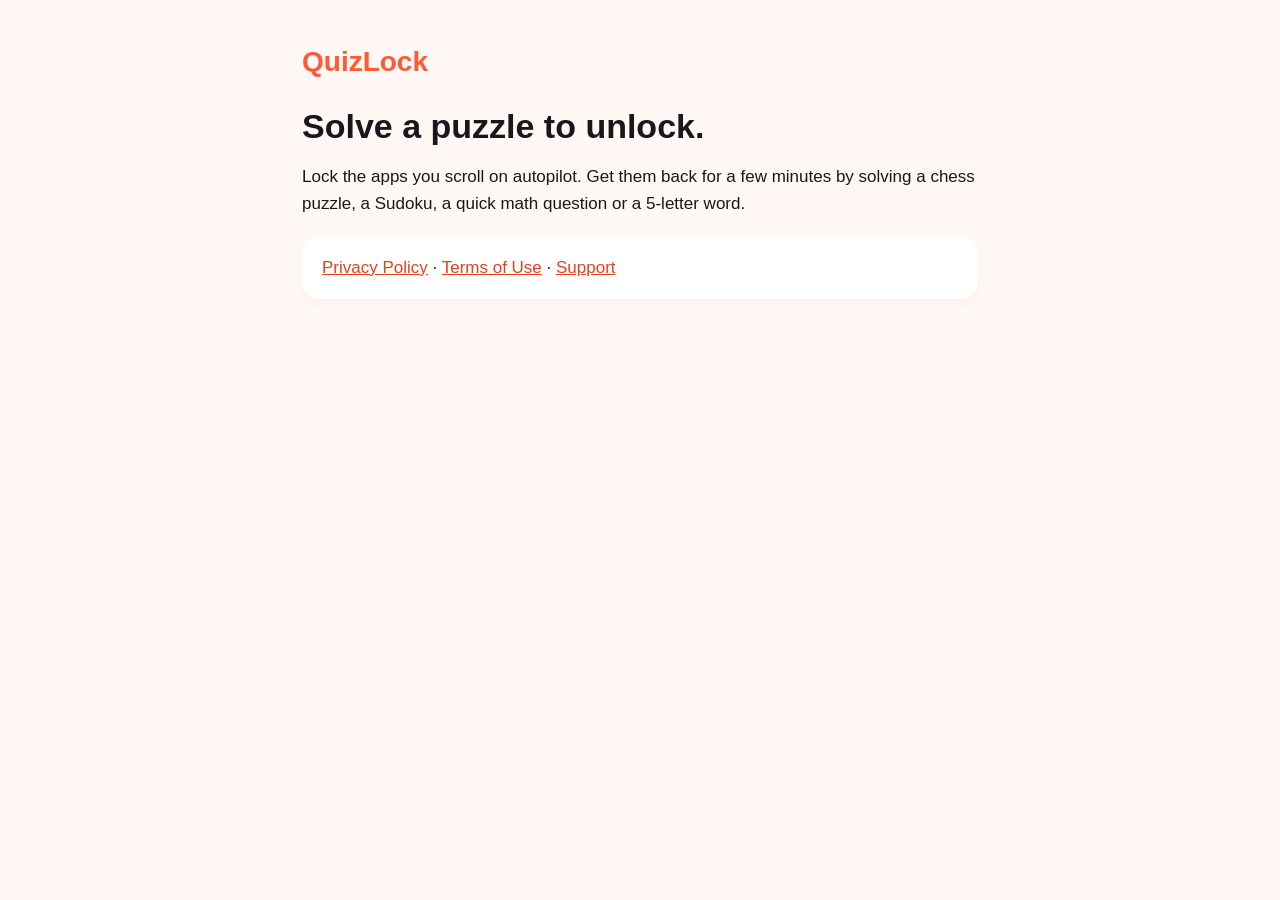
==== docs/index.html @ a1be2b54 "Add Terms of Use and Privacy Policy pages (GitHub Pages, /docs) Co-Authored-By: Claude Opus 5.5 <nor" ====
<!DOCTYPE html><html lang="en"><head><meta charset="utf-8"><meta name="viewport" content="width=device-width,initial-scale=1"><title>QuizLock</title><link rel="stylesheet" href="style.css"></head><body><main>
<span class="brand">QuizLock</span>
<h1>Solve a puzzle to unlock.</h1>
<p>Lock the apps you scroll on autopilot. Get them back for a few minutes by solving a chess puzzle, a Sudoku, a quick math question or a 5-letter word.</p>
<div class="card"><a href="privacy.html">Privacy Policy</a> · <a href="terms.html">Terms of Use</a> · <a href="mailto:nismagina@gmail.com">Support</a></div>
</main></body></html>
---- docs/style.css ----
:root{--brand:#FF5A36;--ink:#18181C;--muted:#6E6E73;--bg:#FFF8F5}
*{box-sizing:border-box}body{margin:0;background:var(--bg);color:var(--ink);font:17px/1.6 -apple-system,BlinkMacSystemFont,"SF Pro Text",Segoe UI,Roboto,sans-serif}
main{max-width:720px;margin:0 auto;padding:48px 22px 80px}
.brand{font:900 28px/1 ui-rounded,"SF Pro Rounded",-apple-system,sans-serif;color:var(--brand);text-decoration:none}
h1{font-size:34px;line-height:1.15;margin:28px 0 6px}h2{font-size:20px;margin:34px 0 8px}
.date{color:var(--muted);margin:0 0 24px}a{color:#E4421F}ul{padding-left:22px}li{margin:4px 0}
.card{background:#fff;border-radius:18px;padding:18px 20px;box-shadow:0 4px 14px rgba(0,0,0,.04);margin:18px 0}
footer{margin-top:48px;color:var(--muted);font-size:14px}
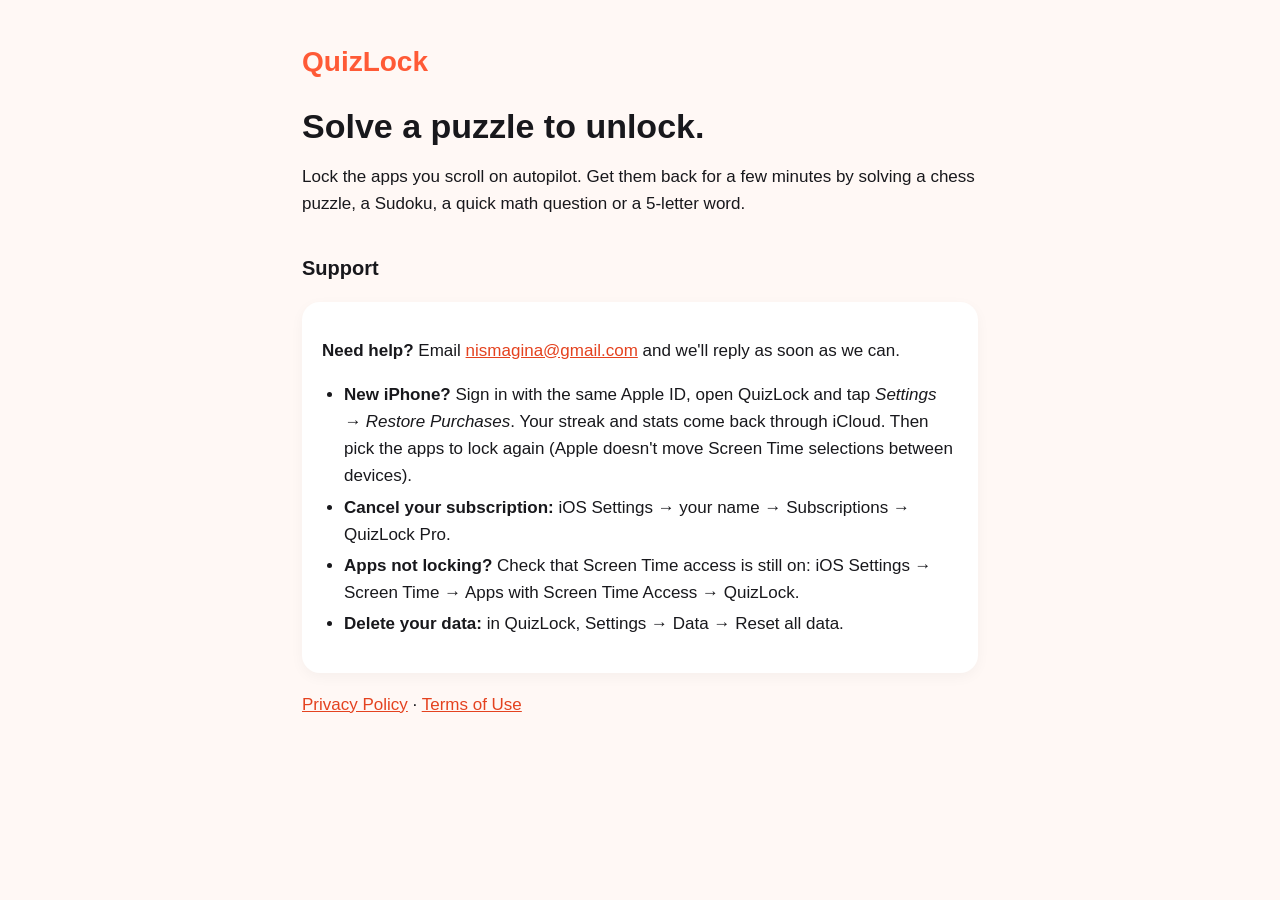
==== commit 5ce0376b: "Rename all public URLs to /QUIZLOCK, rewrite privacy policy for current app (iCloud sync, no analyti" ====
--- a/docs/index.html
+++ b/docs/index.html
@@ -2,5 +2,15 @@
 <span class="brand">QuizLock</span>
 <h1>Solve a puzzle to unlock.</h1>
 <p>Lock the apps you scroll on autopilot. Get them back for a few minutes by solving a chess puzzle, a Sudoku, a quick math question or a 5-letter word.</p>
-<div class="card"><a href="privacy.html">Privacy Policy</a> · <a href="terms.html">Terms of Use</a> · <a href="mailto:nismagina@gmail.com">Support</a></div>
+<h2>Support</h2>
+<div class="card">
+<p><strong>Need help?</strong> Email <a href="mailto:nismagina@gmail.com">nismagina@gmail.com</a> and we'll reply as soon as we can.</p>
+<ul>
+<li><strong>New iPhone?</strong> Sign in with the same Apple ID, open QuizLock and tap <em>Settings → Restore Purchases</em>. Your streak and stats come back through iCloud. Then pick the apps to lock again (Apple doesn't move Screen Time selections between devices).</li>
+<li><strong>Cancel your subscription:</strong> iOS Settings → your name → Subscriptions → QuizLock Pro.</li>
+<li><strong>Apps not locking?</strong> Check that Screen Time access is still on: iOS Settings → Screen Time → Apps with Screen Time Access → QuizLock.</li>
+<li><strong>Delete your data:</strong> in QuizLock, Settings → Data → Reset all data.</li>
+</ul>
+</div>
+<p><a href="privacy.html">Privacy Policy</a> · <a href="terms.html">Terms of Use</a></p>
 </main></body></html>
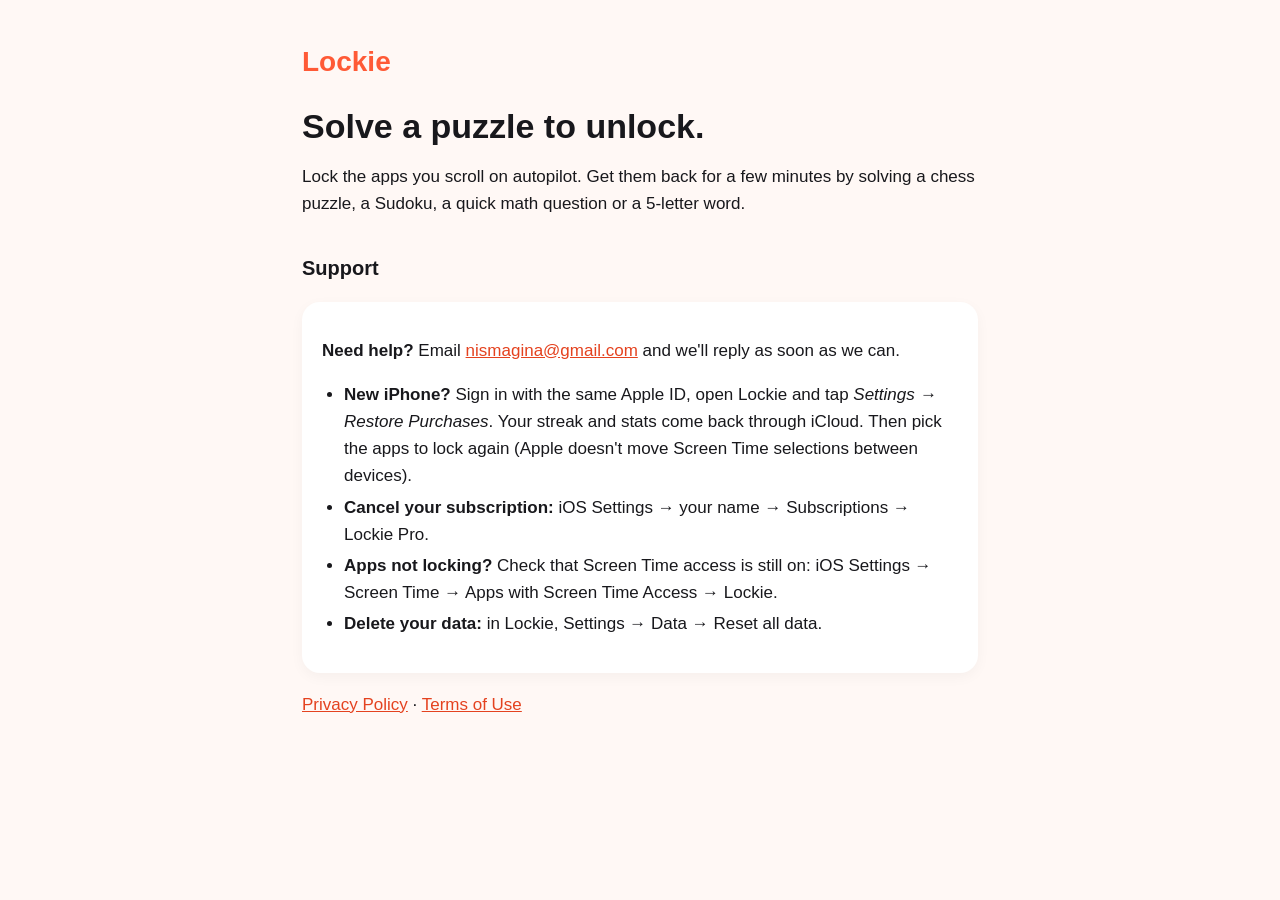
==== commit a637cb21: "Rename app from QuizLock to Lockie everywhere Display names, bundle IDs (app.lockie.ios.*), App Grou" ====
--- a/docs/index.html
+++ b/docs/index.html
@@ -1,15 +1,15 @@
-<!DOCTYPE html><html lang="en"><head><meta charset="utf-8"><meta name="viewport" content="width=device-width,initial-scale=1"><title>QuizLock</title><link rel="stylesheet" href="style.css"></head><body><main>
-<span class="brand">QuizLock</span>
+<!DOCTYPE html><html lang="en"><head><meta charset="utf-8"><meta name="viewport" content="width=device-width,initial-scale=1"><title>Lockie</title><link rel="stylesheet" href="style.css"></head><body><main>
+<span class="brand">Lockie</span>
 <h1>Solve a puzzle to unlock.</h1>
 <p>Lock the apps you scroll on autopilot. Get them back for a few minutes by solving a chess puzzle, a Sudoku, a quick math question or a 5-letter word.</p>
 <h2>Support</h2>
 <div class="card">
 <p><strong>Need help?</strong> Email <a href="mailto:nismagina@gmail.com">nismagina@gmail.com</a> and we'll reply as soon as we can.</p>
 <ul>
-<li><strong>New iPhone?</strong> Sign in with the same Apple ID, open QuizLock and tap <em>Settings → Restore Purchases</em>. Your streak and stats come back through iCloud. Then pick the apps to lock again (Apple doesn't move Screen Time selections between devices).</li>
-<li><strong>Cancel your subscription:</strong> iOS Settings → your name → Subscriptions → QuizLock Pro.</li>
-<li><strong>Apps not locking?</strong> Check that Screen Time access is still on: iOS Settings → Screen Time → Apps with Screen Time Access → QuizLock.</li>
-<li><strong>Delete your data:</strong> in QuizLock, Settings → Data → Reset all data.</li>
+<li><strong>New iPhone?</strong> Sign in with the same Apple ID, open Lockie and tap <em>Settings → Restore Purchases</em>. Your streak and stats come back through iCloud. Then pick the apps to lock again (Apple doesn't move Screen Time selections between devices).</li>
+<li><strong>Cancel your subscription:</strong> iOS Settings → your name → Subscriptions → Lockie Pro.</li>
+<li><strong>Apps not locking?</strong> Check that Screen Time access is still on: iOS Settings → Screen Time → Apps with Screen Time Access → Lockie.</li>
+<li><strong>Delete your data:</strong> in Lockie, Settings → Data → Reset all data.</li>
 </ul>
 </div>
 <p><a href="privacy.html">Privacy Policy</a> · <a href="terms.html">Terms of Use</a></p>
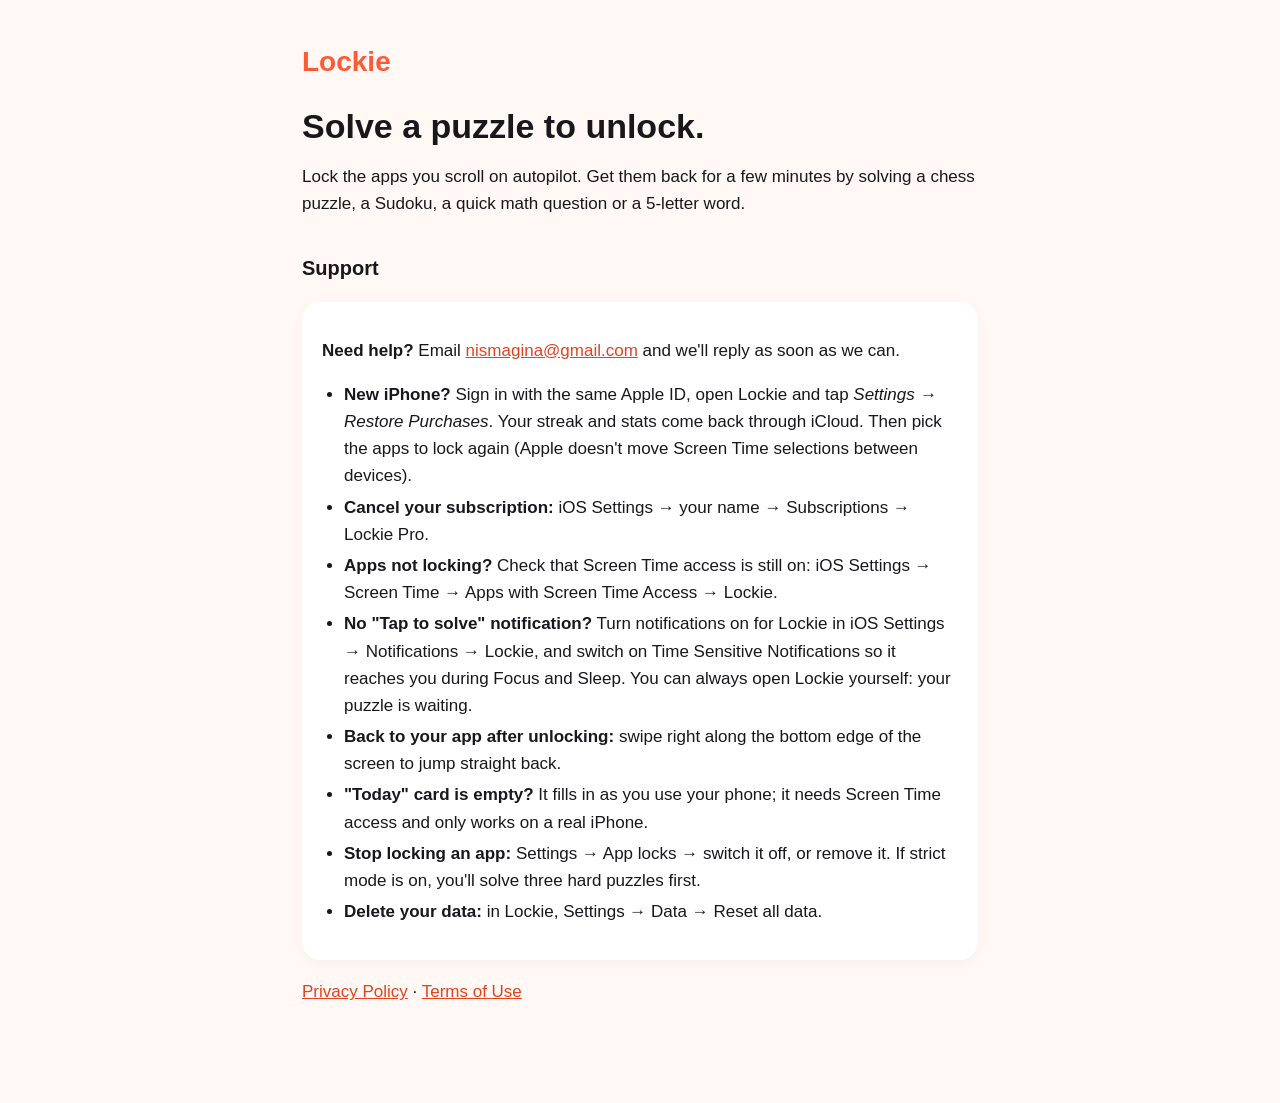
==== commit b31c1386: "Privacy, terms and support: match the app as it is now Privacy: no more "no analytics" claim (Revenu" ====
--- a/docs/index.html
+++ b/docs/index.html
@@ -9,6 +9,10 @@
 <li><strong>New iPhone?</strong> Sign in with the same Apple ID, open Lockie and tap <em>Settings → Restore Purchases</em>. Your streak and stats come back through iCloud. Then pick the apps to lock again (Apple doesn't move Screen Time selections between devices).</li>
 <li><strong>Cancel your subscription:</strong> iOS Settings → your name → Subscriptions → Lockie Pro.</li>
 <li><strong>Apps not locking?</strong> Check that Screen Time access is still on: iOS Settings → Screen Time → Apps with Screen Time Access → Lockie.</li>
+<li><strong>No "Tap to solve" notification?</strong> Turn notifications on for Lockie in iOS Settings → Notifications → Lockie, and switch on Time Sensitive Notifications so it reaches you during Focus and Sleep. You can always open Lockie yourself: your puzzle is waiting.</li>
+<li><strong>Back to your app after unlocking:</strong> swipe right along the bottom edge of the screen to jump straight back.</li>
+<li><strong>"Today" card is empty?</strong> It fills in as you use your phone; it needs Screen Time access and only works on a real iPhone.</li>
+<li><strong>Stop locking an app:</strong> Settings → App locks → switch it off, or remove it. If strict mode is on, you'll solve three hard puzzles first.</li>
 <li><strong>Delete your data:</strong> in Lockie, Settings → Data → Reset all data.</li>
 </ul>
 </div>
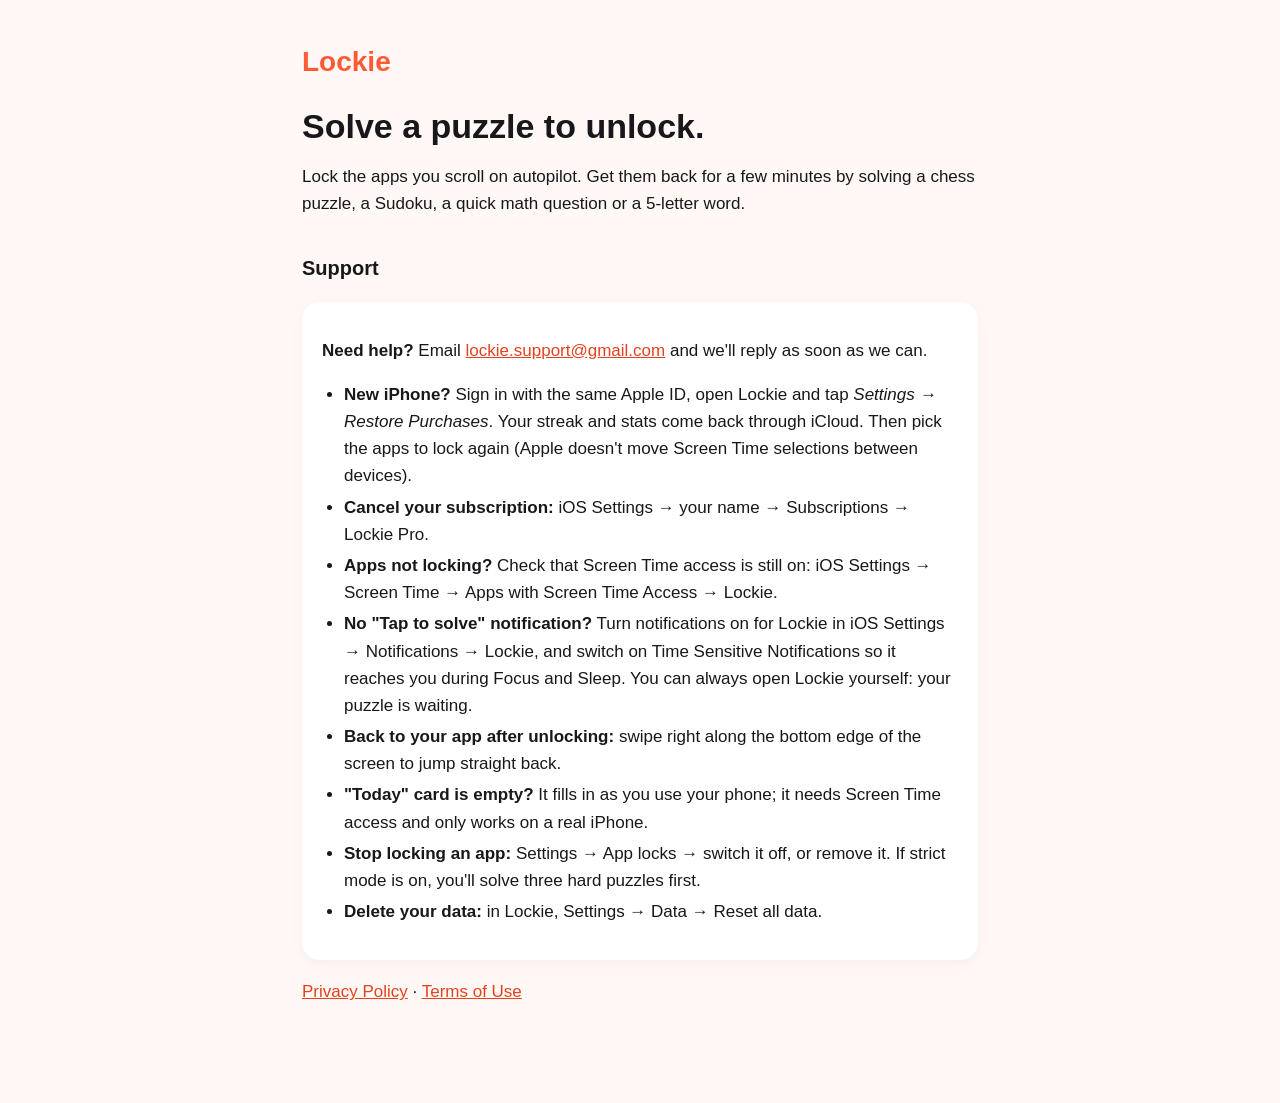
==== commit 5752df30: "Hard paywall: Lockie Pro required after onboarding; support email lockie.support@gmail.com Removes t" ====
--- a/docs/index.html
+++ b/docs/index.html
@@ -4,7 +4,7 @@
 <p>Lock the apps you scroll on autopilot. Get them back for a few minutes by solving a chess puzzle, a Sudoku, a quick math question or a 5-letter word.</p>
 <h2>Support</h2>
 <div class="card">
-<p><strong>Need help?</strong> Email <a href="mailto:nismagina@gmail.com">nismagina@gmail.com</a> and we'll reply as soon as we can.</p>
+<p><strong>Need help?</strong> Email <a href="mailto:lockie.support@gmail.com">lockie.support@gmail.com</a> and we'll reply as soon as we can.</p>
 <ul>
 <li><strong>New iPhone?</strong> Sign in with the same Apple ID, open Lockie and tap <em>Settings → Restore Purchases</em>. Your streak and stats come back through iCloud. Then pick the apps to lock again (Apple doesn't move Screen Time selections between devices).</li>
 <li><strong>Cancel your subscription:</strong> iOS Settings → your name → Subscriptions → Lockie Pro.</li>
